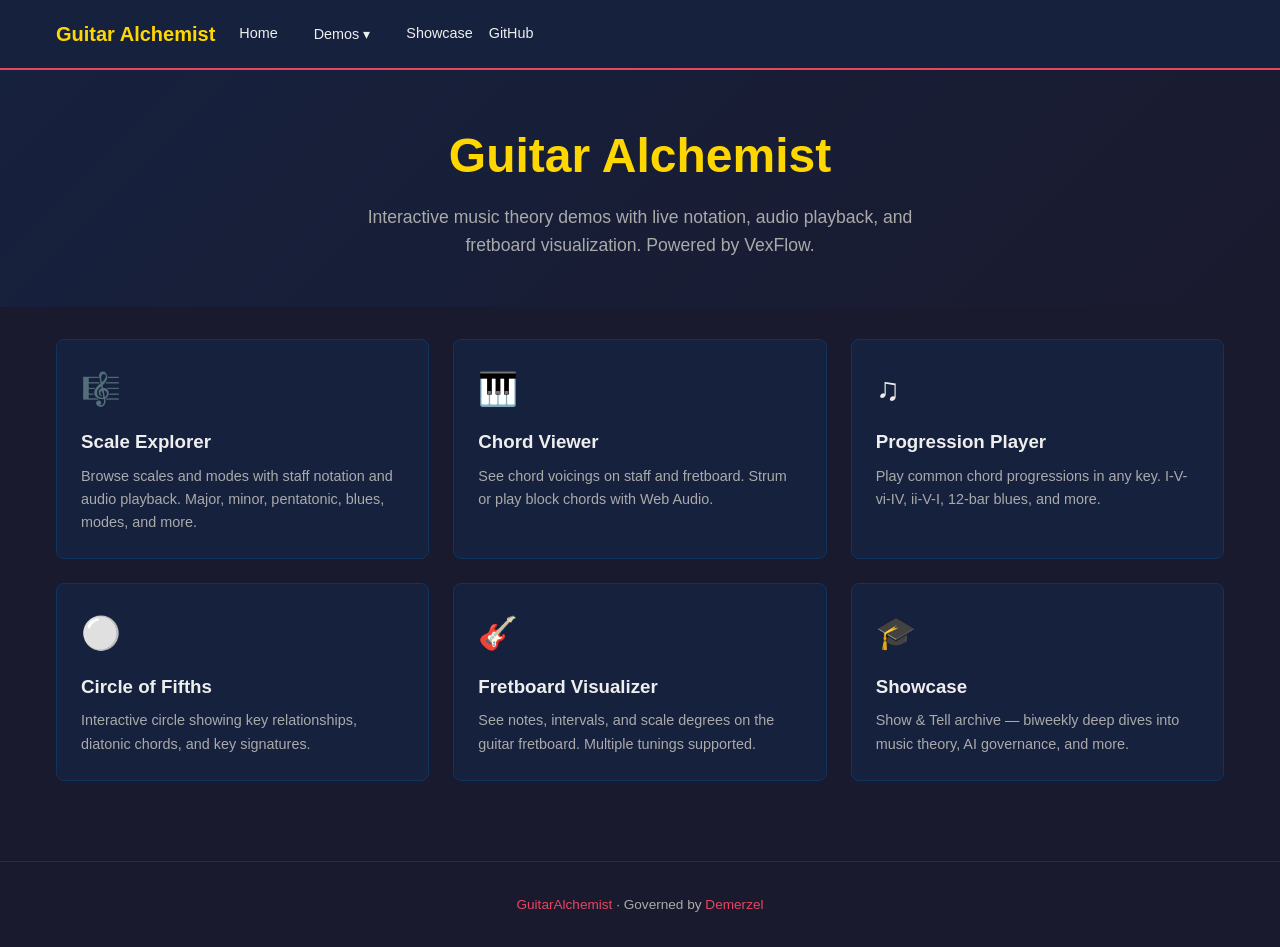
==== index.html @ 8f532062 "feat: Add Phase 1 — landing page, VexFlow renderer, audio engine, Scale Explorer - Dark themed landi" ====
<!DOCTYPE html>
<html lang="en">
<head>
  <meta charset="UTF-8">
  <meta name="viewport" content="width=device-width, initial-scale=1.0">
  <title>Guitar Alchemist</title>
  <link rel="stylesheet" href="css/style.css">
</head>
<body>
  <nav>
    <div class="container">
      <a href="/" class="brand">Guitar Alchemist</a>
      <div class="links">
        <a href="/">Home</a>
        <div class="dropdown">
          <button class="dropdown-toggle">Demos &#9662;</button>
          <div class="dropdown-menu">
            <a href="demos/scales/">Scale Explorer</a>
            <a href="demos/chords/">Chord Viewer</a>
            <a href="demos/progressions/">Progression Player</a>
            <a href="demos/circle-of-fifths/">Circle of Fifths</a>
            <a href="demos/fretboard/">Fretboard Visualizer</a>
          </div>
        </div>
        <a href="showcase/">Showcase</a>
        <a href="https://github.com/GuitarAlchemist" target="_blank">GitHub</a>
      </div>
    </div>
  </nav>

  <section class="hero">
    <div class="container">
      <h1>Guitar Alchemist</h1>
      <p>Interactive music theory demos with live notation, audio playback, and fretboard visualization. Powered by VexFlow.</p>
    </div>
  </section>

  <main class="container">
    <div class="card-grid">
      <div class="card">
        <a href="demos/scales/">
          <div class="icon">&#127932;</div>
          <h3>Scale Explorer</h3>
          <p>Browse scales and modes with staff notation and audio playback. Major, minor, pentatonic, blues, modes, and more.</p>
        </a>
      </div>
      <div class="card">
        <a href="demos/chords/">
          <div class="icon">&#127929;</div>
          <h3>Chord Viewer</h3>
          <p>See chord voicings on staff and fretboard. Strum or play block chords with Web Audio.</p>
        </a>
      </div>
      <div class="card">
        <a href="demos/progressions/">
          <div class="icon">&#9835;</div>
          <h3>Progression Player</h3>
          <p>Play common chord progressions in any key. I-V-vi-IV, ii-V-I, 12-bar blues, and more.</p>
        </a>
      </div>
      <div class="card">
        <a href="demos/circle-of-fifths/">
          <div class="icon">&#9898;</div>
          <h3>Circle of Fifths</h3>
          <p>Interactive circle showing key relationships, diatonic chords, and key signatures.</p>
        </a>
      </div>
      <div class="card">
        <a href="demos/fretboard/">
          <div class="icon">&#127928;</div>
          <h3>Fretboard Visualizer</h3>
          <p>See notes, intervals, and scale degrees on the guitar fretboard. Multiple tunings supported.</p>
        </a>
      </div>
      <div class="card">
        <a href="showcase/">
          <div class="icon">&#127891;</div>
          <h3>Showcase</h3>
          <p>Show &amp; Tell archive — biweekly deep dives into music theory, AI governance, and more.</p>
        </a>
      </div>
    </div>
  </main>

  <footer>
    <div class="container">
      <p>
        <a href="https://github.com/GuitarAlchemist">GuitarAlchemist</a> &middot;
        Governed by <a href="https://github.com/GuitarAlchemist/Demerzel">Demerzel</a>
      </p>
    </div>
  </footer>
</body>
</html>
---- css/style.css ----
/* Guitar Alchemist — Dark Theme */
:root {
  --bg: #1a1a2e;
  --surface: #16213e;
  --primary: #e94560;
  --secondary: #0f3460;
  --text: #eee;
  --text-muted: #aaa;
  --gold: #ffd700;
  --radius: 8px;
  --max-width: 1200px;
}

*, *::before, *::after { box-sizing: border-box; margin: 0; padding: 0; }

body {
  font-family: -apple-system, BlinkMacSystemFont, 'Segoe UI', Roboto, sans-serif;
  background: var(--bg);
  color: var(--text);
  line-height: 1.6;
  font-size: 16px;
}

a { color: var(--primary); text-decoration: none; }
a:hover { text-decoration: underline; }

/* Layout */
.container { max-width: var(--max-width); margin: 0 auto; padding: 0 1rem; }

/* Nav */
nav {
  background: var(--surface);
  padding: 0.75rem 1rem;
  position: sticky;
  top: 0;
  z-index: 100;
  border-bottom: 2px solid var(--primary);
}
nav .container { display: flex; align-items: center; gap: 1.5rem; flex-wrap: wrap; }
nav .brand { font-size: 1.25rem; font-weight: 700; color: var(--gold); }
nav .links { display: flex; gap: 1rem; align-items: center; flex-wrap: wrap; }
nav .links a { color: var(--text); font-size: 0.9rem; }
nav .links a:hover { color: var(--primary); text-decoration: none; }
.dropdown { position: relative; }
.dropdown-toggle { cursor: pointer; color: var(--text); font-size: 0.9rem; background: none; border: none; font-family: inherit; }
.dropdown-menu {
  display: none; position: absolute; top: 100%; left: 0;
  background: var(--surface); border: 1px solid var(--secondary);
  border-radius: var(--radius); padding: 0.5rem 0; min-width: 180px; z-index: 200;
}
.dropdown:hover .dropdown-menu { display: block; }
.dropdown-menu a { display: block; padding: 0.5rem 1rem; color: var(--text); }
.dropdown-menu a:hover { background: var(--secondary); }

/* Hero */
.hero {
  text-align: center;
  padding: 3rem 1rem;
  background: linear-gradient(135deg, var(--surface), var(--bg));
}
.hero h1 { font-size: 2.5rem; color: var(--gold); margin-bottom: 0.5rem; }
.hero p { font-size: 1.1rem; color: var(--text-muted); max-width: 600px; margin: 0 auto; }

/* Card Grid */
.card-grid {
  display: grid;
  grid-template-columns: repeat(auto-fill, minmax(280px, 1fr));
  gap: 1.5rem;
  padding: 2rem 0;
}
.card {
  background: var(--surface);
  border-radius: var(--radius);
  padding: 1.5rem;
  border: 1px solid var(--secondary);
  transition: transform 0.2s, border-color 0.2s;
}
.card:hover { transform: translateY(-4px); border-color: var(--primary); }
.card .icon { font-size: 2rem; margin-bottom: 0.75rem; }
.card h3 { margin-bottom: 0.5rem; }
.card p { color: var(--text-muted); font-size: 0.9rem; }
.card a { display: block; color: inherit; text-decoration: none; }

/* Controls */
.controls {
  display: flex; gap: 1rem; align-items: center; flex-wrap: wrap;
  padding: 1rem; background: var(--surface); border-radius: var(--radius);
  margin-bottom: 1rem;
}
label { font-size: 0.9rem; color: var(--text-muted); }
select, input {
  background: var(--bg); color: var(--text); border: 1px solid var(--secondary);
  border-radius: var(--radius); padding: 0.5rem 0.75rem; font-size: 0.9rem;
  min-height: 44px; min-width: 44px;
}
select:focus, input:focus { outline: 2px solid var(--primary); border-color: var(--primary); }

button, .btn {
  background: var(--primary); color: #fff; border: none;
  border-radius: var(--radius); padding: 0.5rem 1.25rem; font-size: 0.9rem;
  cursor: pointer; min-height: 44px; min-width: 44px; font-family: inherit;
  transition: background 0.2s;
}
button:hover, .btn:hover { background: #d13350; }
.btn-secondary { background: var(--secondary); }
.btn-secondary:hover { background: #1a4a80; }

/* VexFlow Container */
.vf-container {
  background: #fff;
  border-radius: var(--radius);
  padding: 1rem;
  margin: 1rem 0;
  overflow-x: auto;
}
.vf-container svg { max-width: 100%; height: auto; }

/* Demo Page */
.demo-page { padding: 2rem 0; }
.demo-page h1 { margin-bottom: 1rem; }

/* Footer */
footer {
  text-align: center; padding: 2rem 1rem;
  color: var(--text-muted); font-size: 0.85rem;
  border-top: 1px solid var(--secondary); margin-top: 3rem;
}

/* Responsive */
@media (max-width: 768px) {
  .hero h1 { font-size: 1.75rem; }
  .hero p { font-size: 1rem; }
  .card-grid { grid-template-columns: 1fr; }
  nav .container { gap: 0.75rem; }
}
@media (min-width: 1024px) {
  .hero h1 { font-size: 3rem; }
}
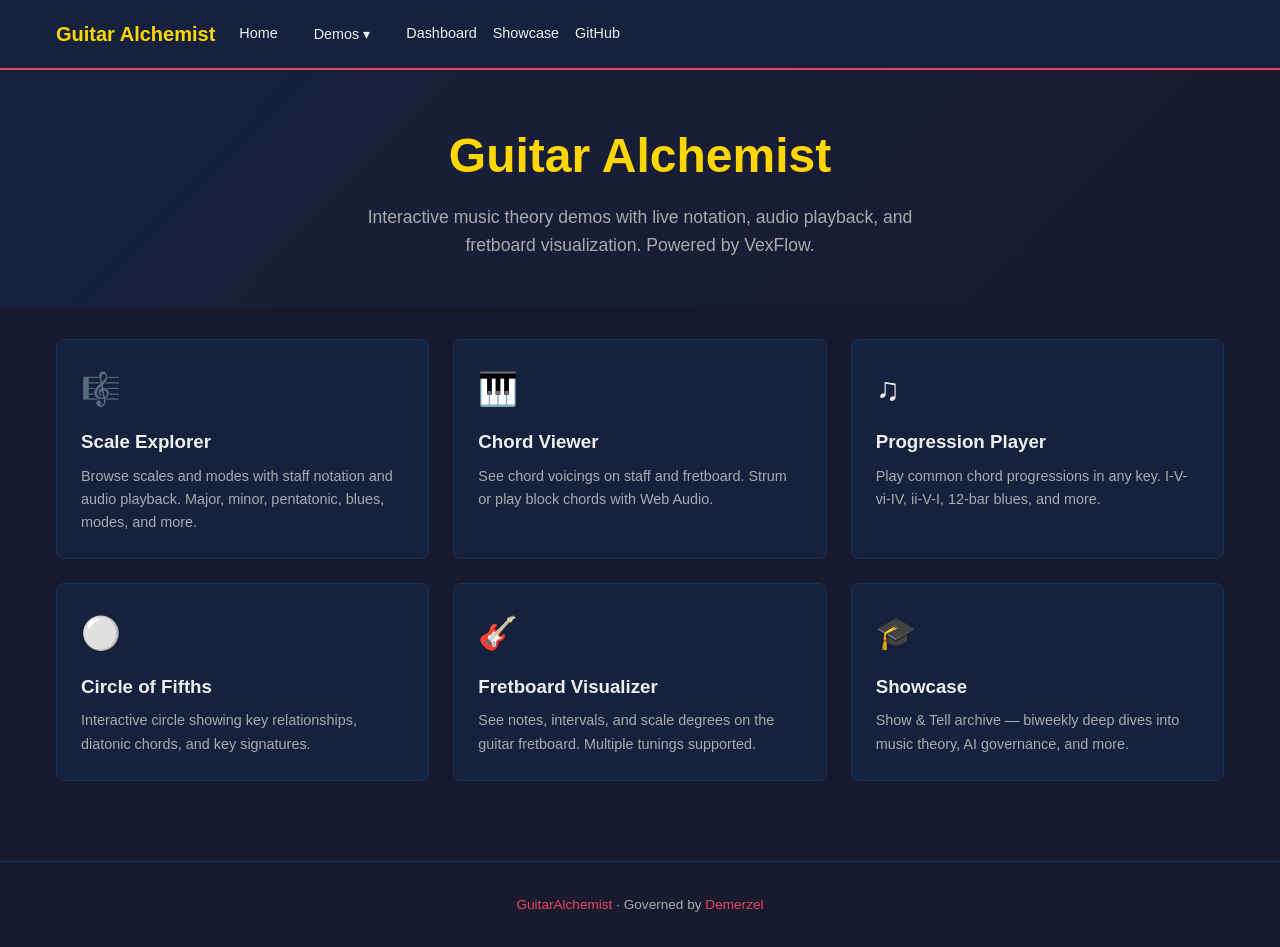
==== commit c0c300d4: "feat: Interactive D3.js ecosystem dashboard 5 visualizations: constitutional sunburst, grammar treem" ====
--- a/index.html
+++ b/index.html
@@ -22,6 +22,7 @@
             <a href="demos/fretboard/">Fretboard Visualizer</a>
           </div>
         </div>
+        <a href="dashboard/">Dashboard</a>
         <a href="showcase/">Showcase</a>
         <a href="https://github.com/GuitarAlchemist" target="_blank">GitHub</a>
       </div>
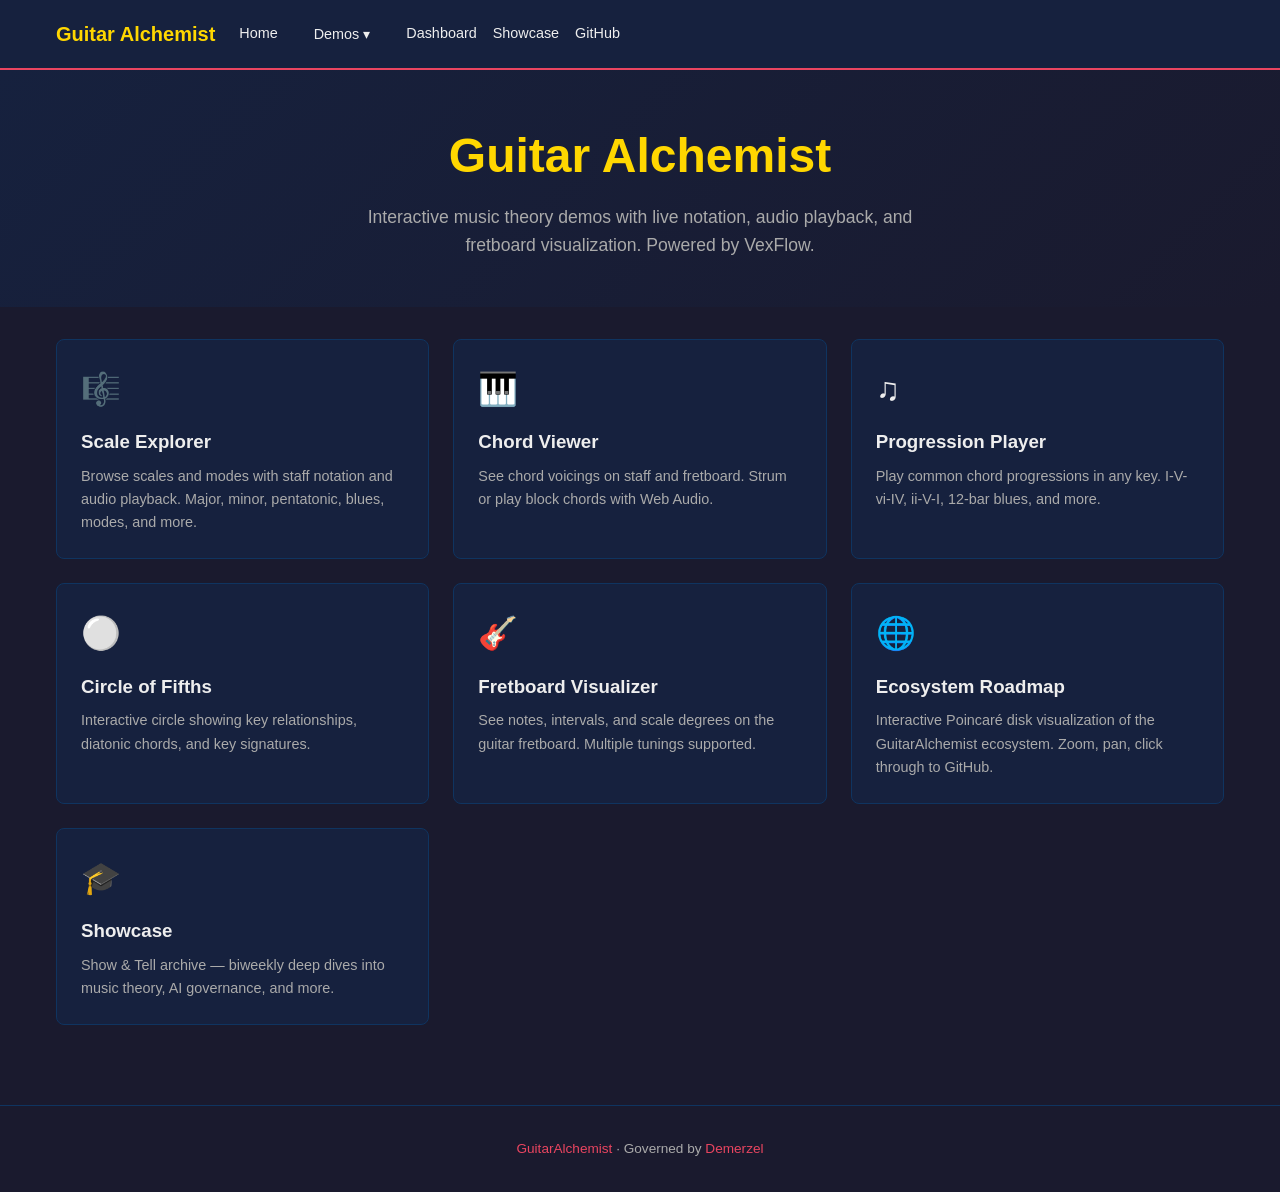
==== commit 8e0fd207: "feat: Interactive Poincare disk roadmap visualization D3.js v7 — scroll to zoom, drag to pan, click " ====
--- a/index.html
+++ b/index.html
@@ -20,6 +20,7 @@
             <a href="demos/progressions/">Progression Player</a>
             <a href="demos/circle-of-fifths/">Circle of Fifths</a>
             <a href="demos/fretboard/">Fretboard Visualizer</a>
+            <a href="demos/roadmap/">Ecosystem Roadmap</a>
           </div>
         </div>
         <a href="dashboard/">Dashboard</a>
@@ -74,6 +75,13 @@
         </a>
       </div>
       <div class="card">
+        <a href="demos/roadmap/">
+          <div class="icon">&#127760;</div>
+          <h3>Ecosystem Roadmap</h3>
+          <p>Interactive Poincar&eacute; disk visualization of the GuitarAlchemist ecosystem. Zoom, pan, click through to GitHub.</p>
+        </a>
+      </div>
+      <div class="card">
         <a href="showcase/">
           <div class="icon">&#127891;</div>
           <h3>Showcase</h3>
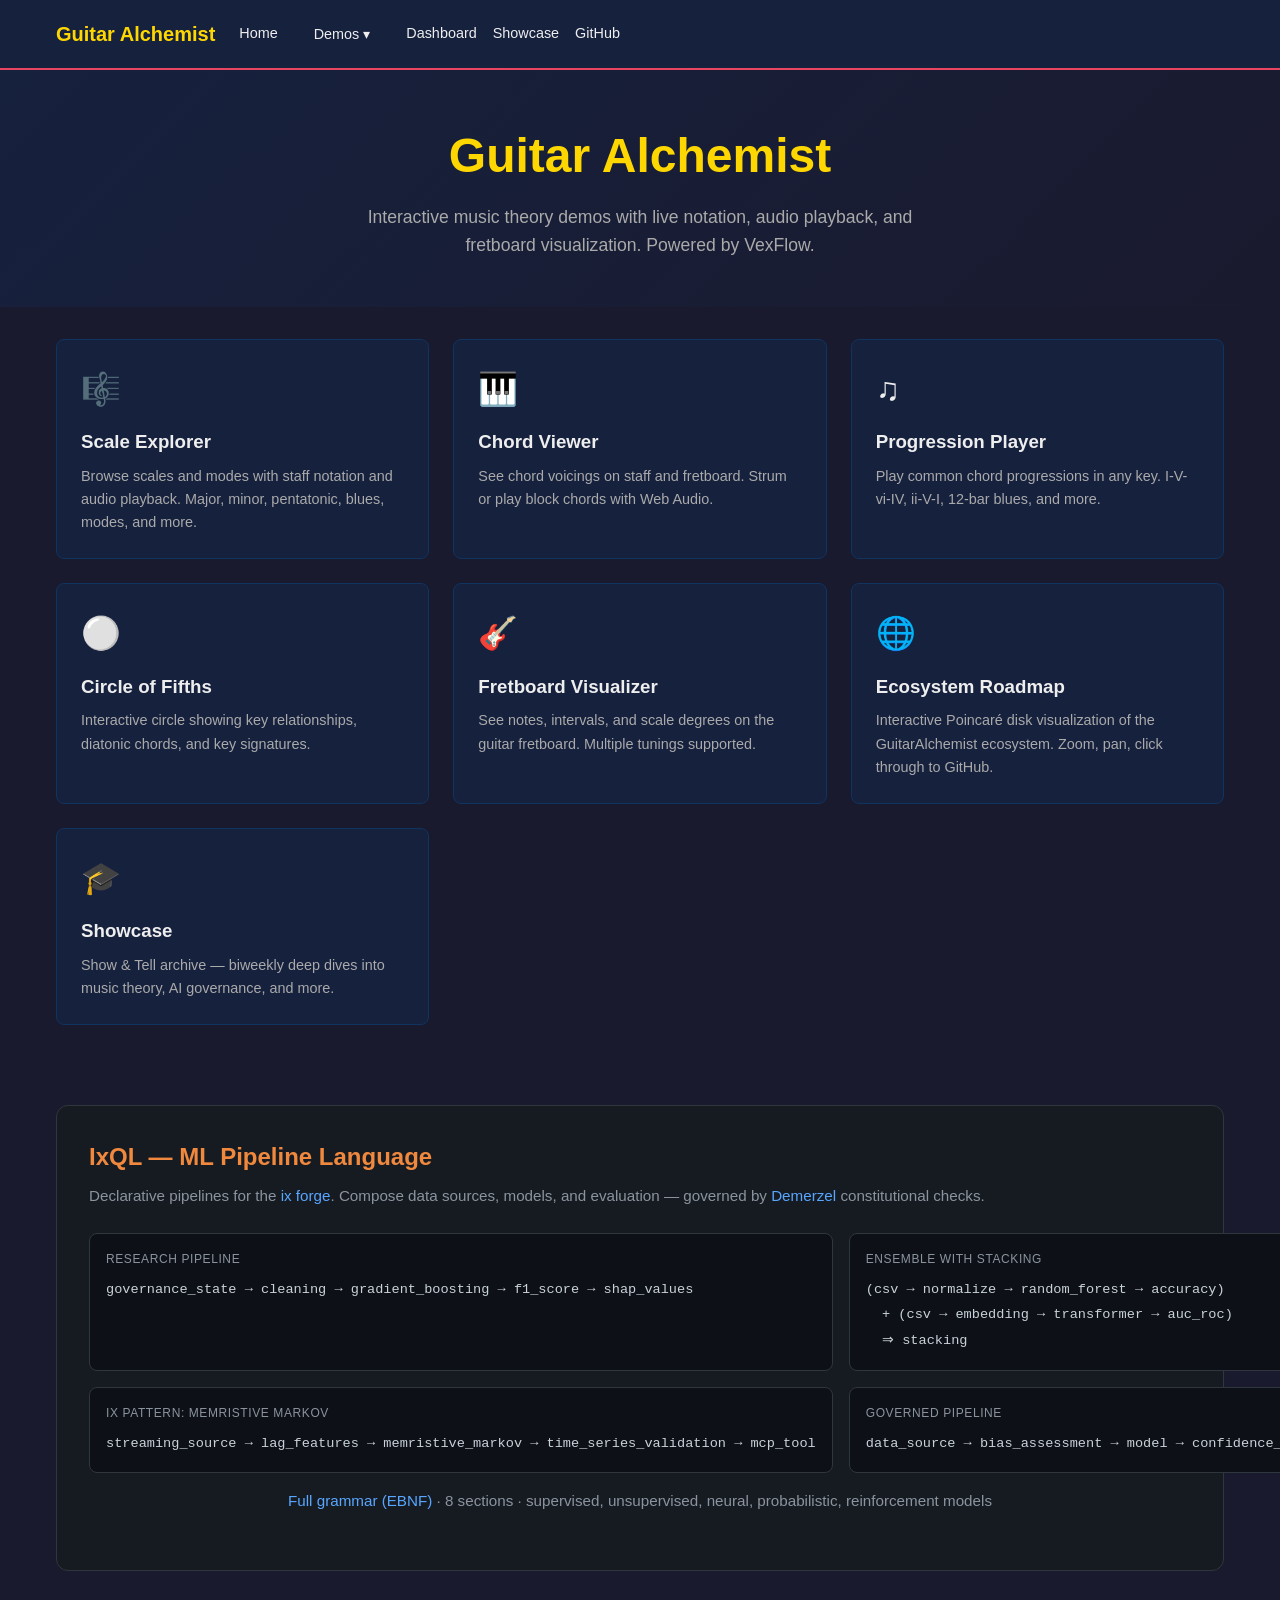
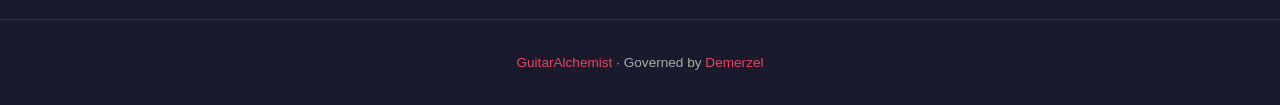
==== commit e3e5e1b1: "feat: Add IxQL pipeline language showcase to front page 4 example pipelines in a responsive grid wit" ====
--- a/index.html
+++ b/index.html
@@ -21,6 +21,11 @@
             <a href="demos/circle-of-fifths/">Circle of Fifths</a>
             <a href="demos/fretboard/">Fretboard Visualizer</a>
             <a href="demos/roadmap/">Ecosystem Roadmap</a>
+            <a href="demos/grammars/">Grammar Tree</a>
+            <a href="demos/constitution/">Constitutional Sunburst</a>
+            <a href="demos/mcp/">MCP Federation</a>
+            <a href="demos/streeling/">Streeling University</a>
+            <a href="demos/beliefs/">Belief Dashboard</a>
           </div>
         </div>
         <a href="dashboard/">Dashboard</a>
@@ -89,7 +94,94 @@
         </a>
       </div>
     </div>
+
+    <section class="ixql-section">
+      <h2>IxQL — ML Pipeline Language</h2>
+      <p>Declarative pipelines for the <a href="https://github.com/GuitarAlchemist/ix" target="_blank">ix forge</a>. Compose data sources, models, and evaluation — governed by <a href="https://github.com/GuitarAlchemist/Demerzel" target="_blank">Demerzel</a> constitutional checks.</p>
+      <div class="ixql-examples">
+        <div class="ixql-example">
+          <div class="ixql-label">Research pipeline</div>
+          <pre><code>governance_state → cleaning → gradient_boosting → f1_score → shap_values</code></pre>
+        </div>
+        <div class="ixql-example">
+          <div class="ixql-label">Ensemble with stacking</div>
+          <pre><code>(csv → normalize → random_forest → accuracy)
+  + (csv → embedding → transformer → auc_roc)
+  ⇒ stacking</code></pre>
+        </div>
+        <div class="ixql-example">
+          <div class="ixql-label">ix pattern: memristive Markov</div>
+          <pre><code>streaming_source → lag_features → memristive_markov → time_series_validation → mcp_tool</code></pre>
+        </div>
+        <div class="ixql-example">
+          <div class="ixql-label">Governed pipeline</div>
+          <pre><code>data_source → bias_assessment → model → confidence_calibration → explanation_requirement → deploy</code></pre>
+        </div>
+      </div>
+      <p class="ixql-footer">
+        <a href="https://github.com/GuitarAlchemist/Demerzel/blob/master/grammars/sci-ml-pipelines.ebnf" target="_blank">Full grammar (EBNF)</a> · 8 sections · supervised, unsupervised, neural, probabilistic, reinforcement models
+      </p>
+    </section>
   </main>
+
+  <style>
+    .ixql-section {
+      margin-top: 3rem;
+      padding: 2rem;
+      background: #161b22;
+      border: 1px solid #30363d;
+      border-radius: 12px;
+    }
+    .ixql-section h2 {
+      color: #f0883e;
+      font-size: 1.5rem;
+      margin-bottom: 0.5rem;
+    }
+    .ixql-section > p {
+      color: #8b949e;
+      margin-bottom: 1.5rem;
+      font-size: 0.95rem;
+    }
+    .ixql-section a { color: #58a6ff; text-decoration: none; }
+    .ixql-section a:hover { text-decoration: underline; }
+    .ixql-examples {
+      display: grid;
+      grid-template-columns: 1fr 1fr;
+      gap: 1rem;
+    }
+    @media (max-width: 768px) {
+      .ixql-examples { grid-template-columns: 1fr; }
+    }
+    .ixql-example {
+      background: #0d1117;
+      border: 1px solid #30363d;
+      border-radius: 8px;
+      padding: 1rem;
+    }
+    .ixql-label {
+      font-size: 0.75rem;
+      color: #8b949e;
+      text-transform: uppercase;
+      letter-spacing: 0.05em;
+      margin-bottom: 0.5rem;
+    }
+    .ixql-example pre {
+      margin: 0;
+      overflow-x: auto;
+    }
+    .ixql-example code {
+      font-family: 'JetBrains Mono', 'Fira Code', 'Cascadia Code', monospace;
+      font-size: 0.85rem;
+      color: #c9d1d9;
+      line-height: 1.5;
+    }
+    .ixql-footer {
+      margin-top: 1rem;
+      font-size: 0.8rem;
+      color: #8b949e;
+      text-align: center;
+    }
+  </style>
 
   <footer>
     <div class="container">
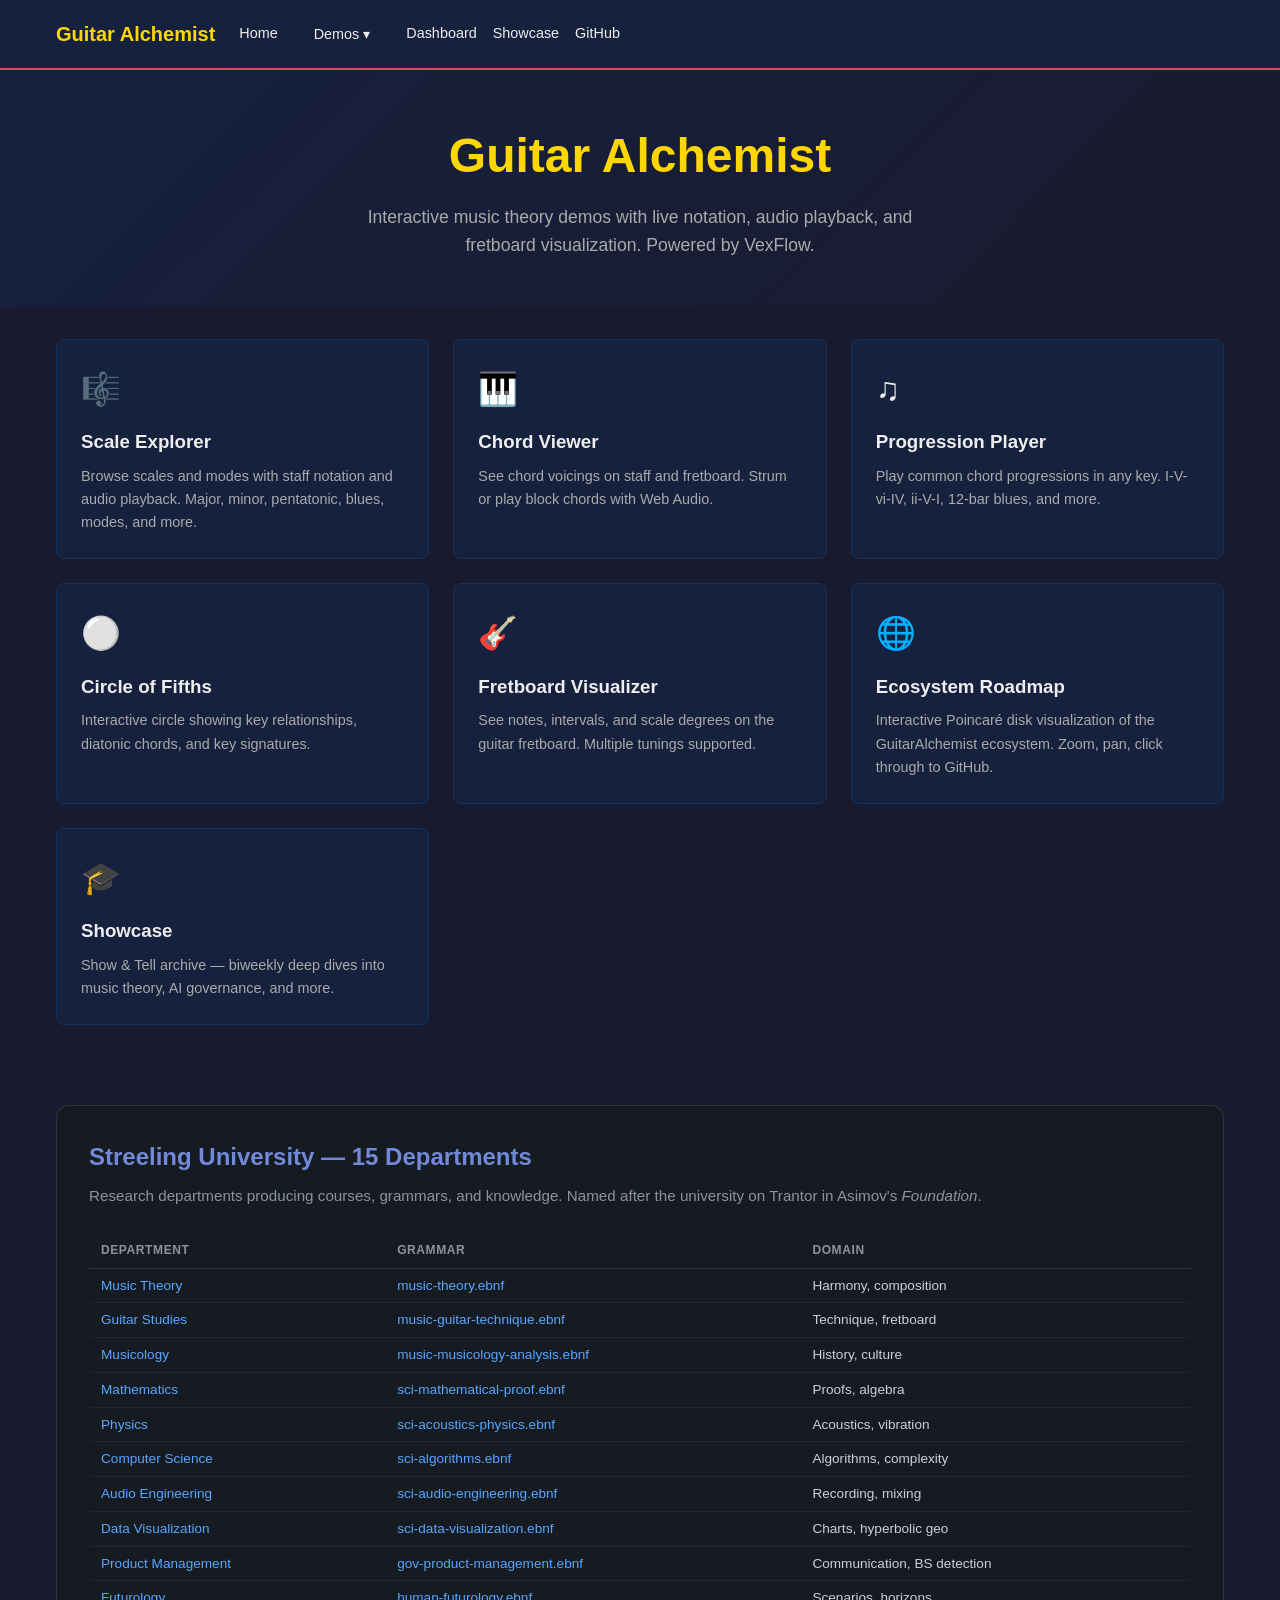
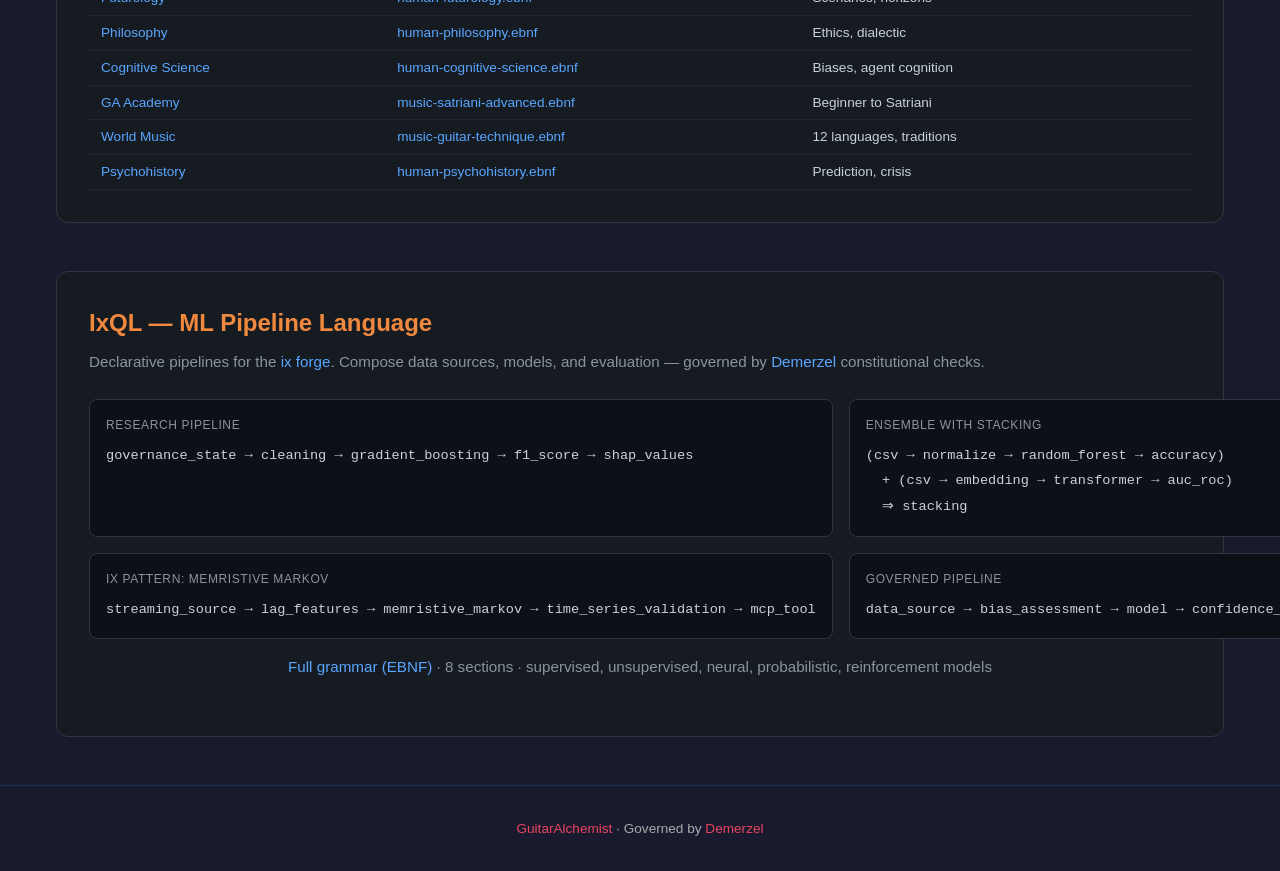
==== commit 60475684: "feat: Clickable stats, department table, and link styling - Roadmap stats bar: all 9 stats now click" ====
--- a/index.html
+++ b/index.html
@@ -95,6 +95,31 @@
       </div>
     </div>
 
+    <section class="dept-section">
+      <h2>Streeling University — 15 Departments</h2>
+      <p>Research departments producing courses, grammars, and knowledge. Named after the university on Trantor in Asimov's <em>Foundation</em>.</p>
+      <table class="dept-table">
+        <thead><tr><th>Department</th><th>Grammar</th><th>Domain</th></tr></thead>
+        <tbody>
+          <tr><td><a href="https://github.com/GuitarAlchemist/Demerzel/tree/master/state/streeling/departments" target="_blank">Music Theory</a></td><td><a href="https://github.com/GuitarAlchemist/Demerzel/blob/master/grammars/music-theory.ebnf" target="_blank">music-theory.ebnf</a></td><td>Harmony, composition</td></tr>
+          <tr><td><a href="https://github.com/GuitarAlchemist/Demerzel/tree/master/state/streeling/departments" target="_blank">Guitar Studies</a></td><td><a href="https://github.com/GuitarAlchemist/Demerzel/blob/master/grammars/music-guitar-technique.ebnf" target="_blank">music-guitar-technique.ebnf</a></td><td>Technique, fretboard</td></tr>
+          <tr><td><a href="https://github.com/GuitarAlchemist/Demerzel/tree/master/state/streeling/departments" target="_blank">Musicology</a></td><td><a href="https://github.com/GuitarAlchemist/Demerzel/blob/master/grammars/music-musicology-analysis.ebnf" target="_blank">music-musicology-analysis.ebnf</a></td><td>History, culture</td></tr>
+          <tr><td><a href="https://github.com/GuitarAlchemist/Demerzel/tree/master/state/streeling/departments" target="_blank">Mathematics</a></td><td><a href="https://github.com/GuitarAlchemist/Demerzel/blob/master/grammars/sci-mathematical-proof.ebnf" target="_blank">sci-mathematical-proof.ebnf</a></td><td>Proofs, algebra</td></tr>
+          <tr><td><a href="https://github.com/GuitarAlchemist/Demerzel/tree/master/state/streeling/departments" target="_blank">Physics</a></td><td><a href="https://github.com/GuitarAlchemist/Demerzel/blob/master/grammars/sci-acoustics-physics.ebnf" target="_blank">sci-acoustics-physics.ebnf</a></td><td>Acoustics, vibration</td></tr>
+          <tr><td><a href="https://github.com/GuitarAlchemist/Demerzel/tree/master/state/streeling/departments" target="_blank">Computer Science</a></td><td><a href="https://github.com/GuitarAlchemist/Demerzel/blob/master/grammars/sci-algorithms.ebnf" target="_blank">sci-algorithms.ebnf</a></td><td>Algorithms, complexity</td></tr>
+          <tr><td><a href="https://github.com/GuitarAlchemist/Demerzel/tree/master/state/streeling/departments" target="_blank">Audio Engineering</a></td><td><a href="https://github.com/GuitarAlchemist/Demerzel/blob/master/grammars/sci-audio-engineering.ebnf" target="_blank">sci-audio-engineering.ebnf</a></td><td>Recording, mixing</td></tr>
+          <tr><td><a href="https://github.com/GuitarAlchemist/Demerzel/tree/master/state/streeling/departments" target="_blank">Data Visualization</a></td><td><a href="https://github.com/GuitarAlchemist/Demerzel/blob/master/grammars/sci-data-visualization.ebnf" target="_blank">sci-data-visualization.ebnf</a></td><td>Charts, hyperbolic geo</td></tr>
+          <tr><td><a href="https://github.com/GuitarAlchemist/Demerzel/tree/master/state/streeling/departments" target="_blank">Product Management</a></td><td><a href="https://github.com/GuitarAlchemist/Demerzel/blob/master/grammars/gov-product-management.ebnf" target="_blank">gov-product-management.ebnf</a></td><td>Communication, BS detection</td></tr>
+          <tr><td><a href="https://github.com/GuitarAlchemist/Demerzel/tree/master/state/streeling/departments" target="_blank">Futurology</a></td><td><a href="https://github.com/GuitarAlchemist/Demerzel/blob/master/grammars/human-futurology.ebnf" target="_blank">human-futurology.ebnf</a></td><td>Scenarios, horizons</td></tr>
+          <tr><td><a href="https://github.com/GuitarAlchemist/Demerzel/tree/master/state/streeling/departments" target="_blank">Philosophy</a></td><td><a href="https://github.com/GuitarAlchemist/Demerzel/blob/master/grammars/human-philosophy.ebnf" target="_blank">human-philosophy.ebnf</a></td><td>Ethics, dialectic</td></tr>
+          <tr><td><a href="https://github.com/GuitarAlchemist/Demerzel/tree/master/state/streeling/departments" target="_blank">Cognitive Science</a></td><td><a href="https://github.com/GuitarAlchemist/Demerzel/blob/master/grammars/human-cognitive-science.ebnf" target="_blank">human-cognitive-science.ebnf</a></td><td>Biases, agent cognition</td></tr>
+          <tr><td><a href="https://github.com/GuitarAlchemist/Demerzel/tree/master/state/streeling/departments" target="_blank">GA Academy</a></td><td><a href="https://github.com/GuitarAlchemist/Demerzel/blob/master/grammars/music-satriani-advanced.ebnf" target="_blank">music-satriani-advanced.ebnf</a></td><td>Beginner to Satriani</td></tr>
+          <tr><td><a href="https://github.com/GuitarAlchemist/Demerzel/tree/master/state/streeling/departments" target="_blank">World Music</a></td><td><a href="https://github.com/GuitarAlchemist/Demerzel/blob/master/grammars/music-guitar-technique.ebnf" target="_blank">music-guitar-technique.ebnf</a></td><td>12 languages, traditions</td></tr>
+          <tr><td><a href="https://github.com/GuitarAlchemist/Demerzel/tree/master/state/streeling/departments" target="_blank">Psychohistory</a></td><td><a href="https://github.com/GuitarAlchemist/Demerzel/blob/master/grammars/human-psychohistory.ebnf" target="_blank">human-psychohistory.ebnf</a></td><td>Prediction, crisis</td></tr>
+        </tbody>
+      </table>
+    </section>
+
     <section class="ixql-section">
       <h2>IxQL — ML Pipeline Language</h2>
       <p>Declarative pipelines for the <a href="https://github.com/GuitarAlchemist/ix" target="_blank">ix forge</a>. Compose data sources, models, and evaluation — governed by <a href="https://github.com/GuitarAlchemist/Demerzel" target="_blank">Demerzel</a> constitutional checks.</p>
@@ -125,6 +150,47 @@
   </main>
 
   <style>
+    .dept-section {
+      margin-top: 3rem;
+      padding: 2rem;
+      background: #161b22;
+      border: 1px solid #30363d;
+      border-radius: 12px;
+    }
+    .dept-section h2 {
+      color: #7289da;
+      font-size: 1.5rem;
+      margin-bottom: 0.5rem;
+    }
+    .dept-section > p {
+      color: #8b949e;
+      margin-bottom: 1.5rem;
+      font-size: 0.95rem;
+    }
+    .dept-table {
+      width: 100%;
+      border-collapse: collapse;
+      font-size: 0.85rem;
+    }
+    .dept-table th {
+      text-align: left;
+      color: #8b949e;
+      font-weight: 600;
+      padding: 8px 12px;
+      border-bottom: 1px solid #30363d;
+      text-transform: uppercase;
+      font-size: 0.75rem;
+      letter-spacing: 0.05em;
+    }
+    .dept-table td {
+      padding: 6px 12px;
+      color: #c9d1d9;
+      border-bottom: 1px solid #21262d;
+    }
+    .dept-table tr:hover td { background: #0d1117; }
+    .dept-table a { color: #58a6ff; text-decoration: none; }
+    .dept-table a:hover { text-decoration: underline; }
+
     .ixql-section {
       margin-top: 3rem;
       padding: 2rem;
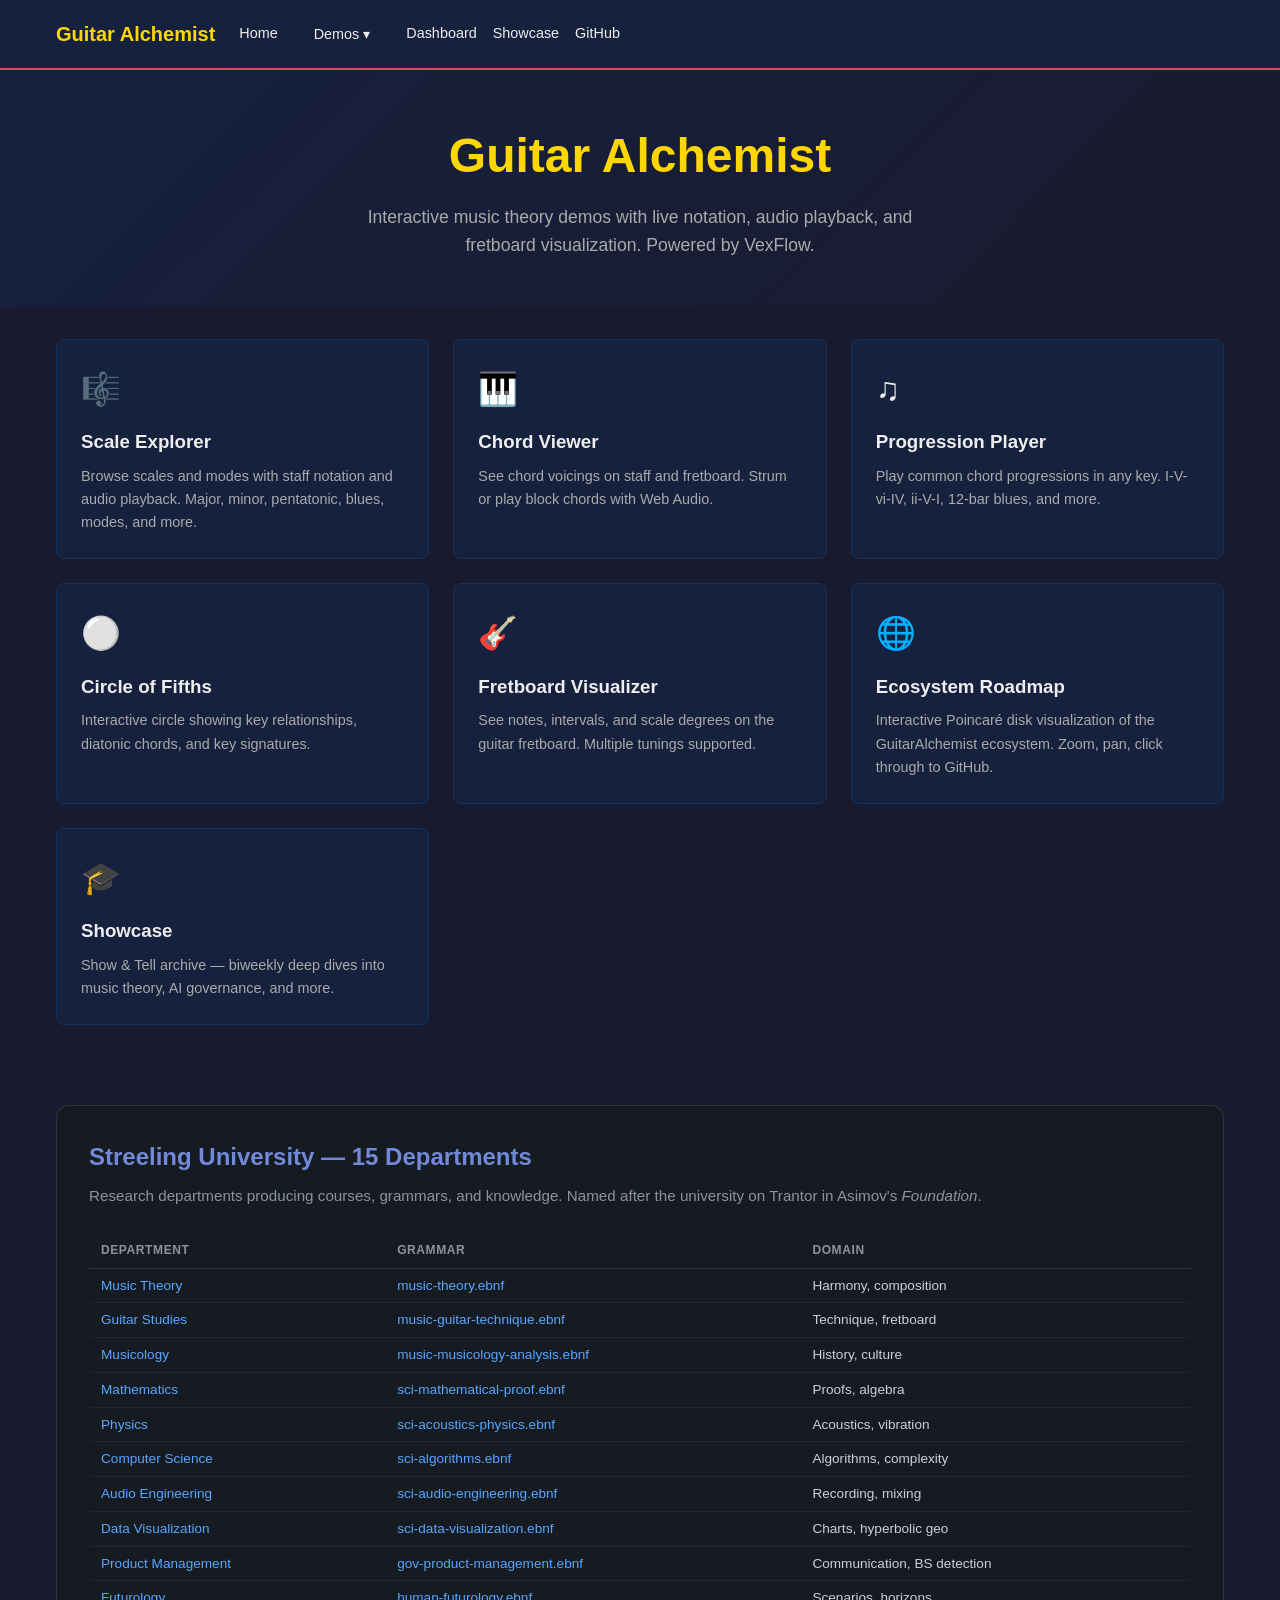
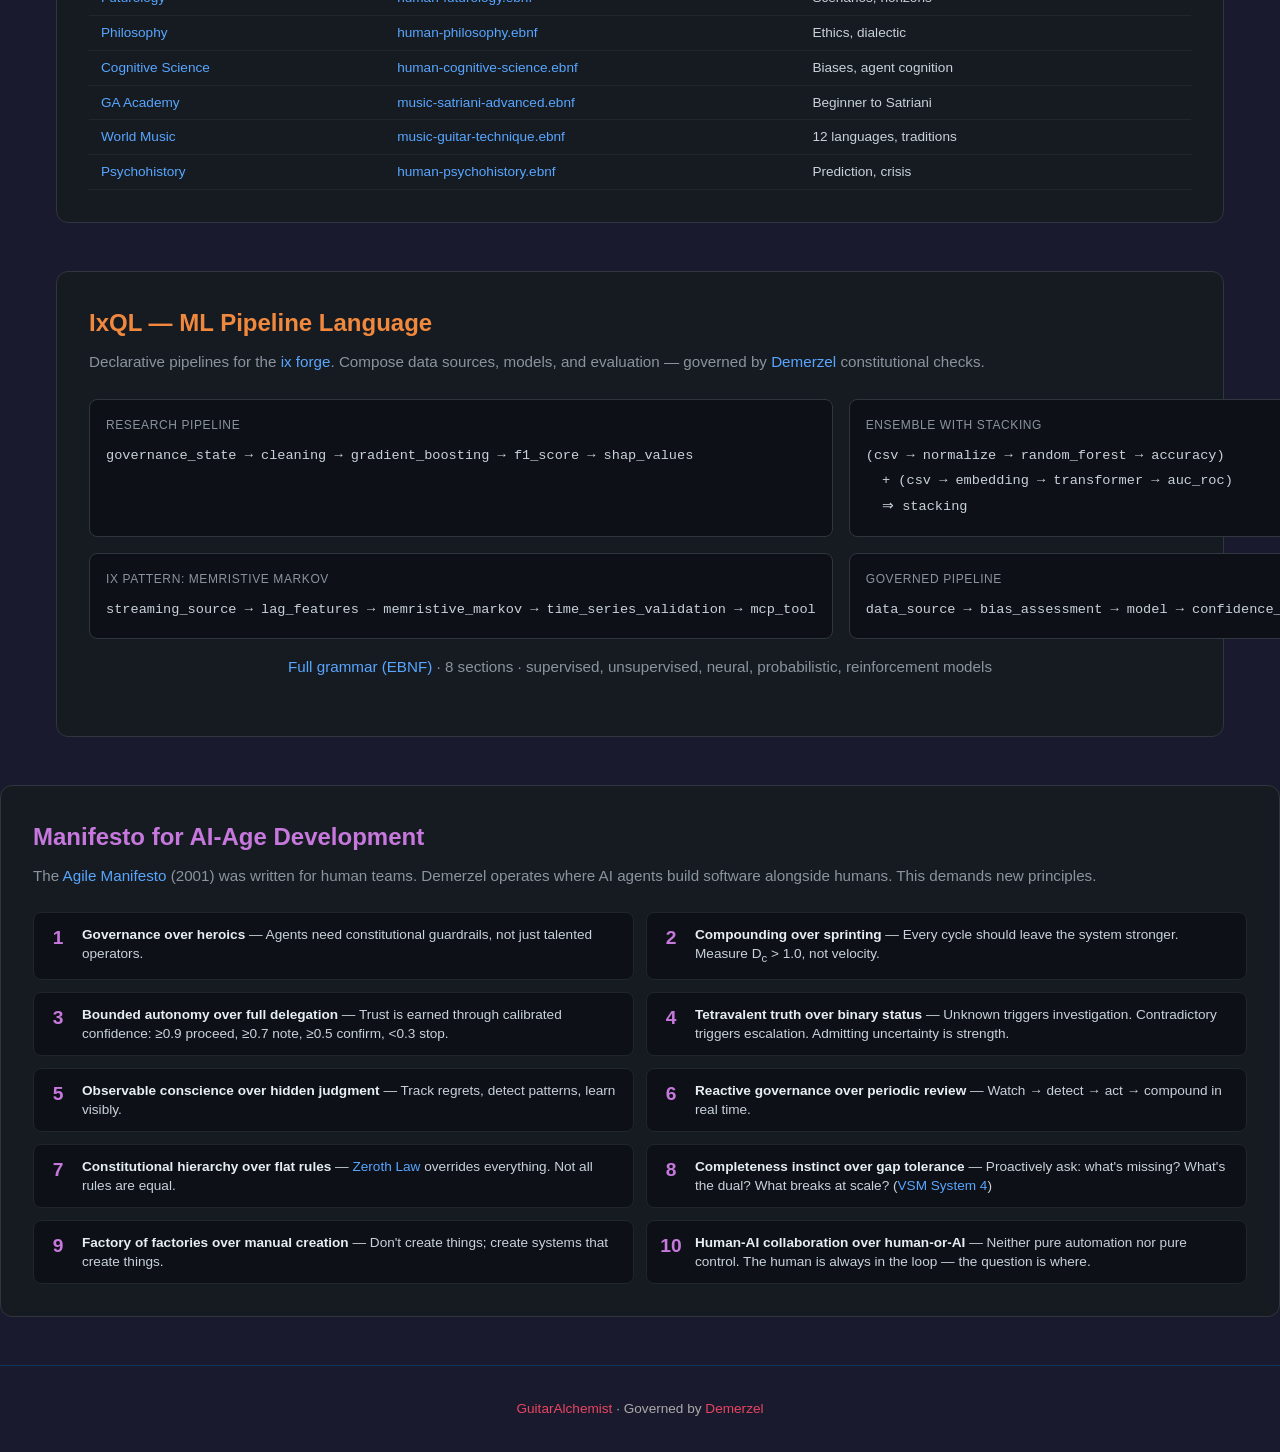
==== commit 15a80758: "feat: Add Manifesto for AI-Age Development to front page 10 principles in a responsive 2-column grid" ====
--- a/index.html
+++ b/index.html
@@ -249,6 +249,105 @@
     }
   </style>
 
+    <section class="manifesto-section">
+      <h2>Manifesto for AI-Age Development</h2>
+      <p class="manifesto-intro">The <a href="https://agilemanifesto.org/" target="_blank">Agile Manifesto</a> (2001) was written for human teams. Demerzel operates where AI agents build software alongside humans. This demands new principles.</p>
+      <div class="manifesto-grid">
+        <div class="manifesto-item">
+          <div class="manifesto-num">1</div>
+          <div><strong>Governance over heroics</strong> — Agents need constitutional guardrails, not just talented operators.</div>
+        </div>
+        <div class="manifesto-item">
+          <div class="manifesto-num">2</div>
+          <div><strong>Compounding over sprinting</strong> — Every cycle should leave the system stronger. Measure D<sub>c</sub> &gt; 1.0, not velocity.</div>
+        </div>
+        <div class="manifesto-item">
+          <div class="manifesto-num">3</div>
+          <div><strong>Bounded autonomy over full delegation</strong> — Trust is earned through calibrated confidence: &ge;0.9 proceed, &ge;0.7 note, &ge;0.5 confirm, &lt;0.3 stop.</div>
+        </div>
+        <div class="manifesto-item">
+          <div class="manifesto-num">4</div>
+          <div><strong>Tetravalent truth over binary status</strong> — Unknown triggers investigation. Contradictory triggers escalation. Admitting uncertainty is strength.</div>
+        </div>
+        <div class="manifesto-item">
+          <div class="manifesto-num">5</div>
+          <div><strong>Observable conscience over hidden judgment</strong> — Track regrets, detect patterns, learn visibly.</div>
+        </div>
+        <div class="manifesto-item">
+          <div class="manifesto-num">6</div>
+          <div><strong>Reactive governance over periodic review</strong> — Watch &rarr; detect &rarr; act &rarr; compound in real time.</div>
+        </div>
+        <div class="manifesto-item">
+          <div class="manifesto-num">7</div>
+          <div><strong>Constitutional hierarchy over flat rules</strong> — <a href="https://github.com/GuitarAlchemist/Demerzel/blob/master/constitutions/asimov.constitution.md" target="_blank">Zeroth Law</a> overrides everything. Not all rules are equal.</div>
+        </div>
+        <div class="manifesto-item">
+          <div class="manifesto-num">8</div>
+          <div><strong>Completeness instinct over gap tolerance</strong> — Proactively ask: what's missing? What's the dual? What breaks at scale? (<a href="https://en.wikipedia.org/wiki/Viable_system_model" target="_blank">VSM System 4</a>)</div>
+        </div>
+        <div class="manifesto-item">
+          <div class="manifesto-num">9</div>
+          <div><strong>Factory of factories over manual creation</strong> — Don't create things; create systems that create things.</div>
+        </div>
+        <div class="manifesto-item">
+          <div class="manifesto-num">10</div>
+          <div><strong>Human-AI collaboration over human-or-AI</strong> — Neither pure automation nor pure control. The human is always in the loop — the question is where.</div>
+        </div>
+      </div>
+    </section>
+
+  <style>
+    .manifesto-section {
+      margin-top: 3rem;
+      padding: 2rem;
+      background: #161b22;
+      border: 1px solid #30363d;
+      border-radius: 12px;
+    }
+    .manifesto-section h2 {
+      color: #c678dd;
+      font-size: 1.5rem;
+      margin-bottom: 0.5rem;
+    }
+    .manifesto-intro {
+      color: #8b949e;
+      margin-bottom: 1.5rem;
+      font-size: 0.95rem;
+    }
+    .manifesto-intro a { color: #58a6ff; text-decoration: none; }
+    .manifesto-intro a:hover { text-decoration: underline; }
+    .manifesto-grid {
+      display: grid;
+      grid-template-columns: 1fr 1fr;
+      gap: 0.75rem;
+    }
+    @media (max-width: 768px) {
+      .manifesto-grid { grid-template-columns: 1fr; }
+    }
+    .manifesto-item {
+      display: flex;
+      gap: 0.75rem;
+      padding: 0.75rem;
+      background: #0d1117;
+      border: 1px solid #21262d;
+      border-radius: 8px;
+      font-size: 0.85rem;
+      color: #c9d1d9;
+      line-height: 1.4;
+    }
+    .manifesto-item a { color: #58a6ff; text-decoration: none; }
+    .manifesto-item a:hover { text-decoration: underline; }
+    .manifesto-item strong { color: #e6edf3; }
+    .manifesto-num {
+      font-size: 1.2rem;
+      font-weight: 700;
+      color: #c678dd;
+      min-width: 24px;
+      text-align: center;
+      flex-shrink: 0;
+    }
+  </style>
+
   <footer>
     <div class="container">
       <p>
